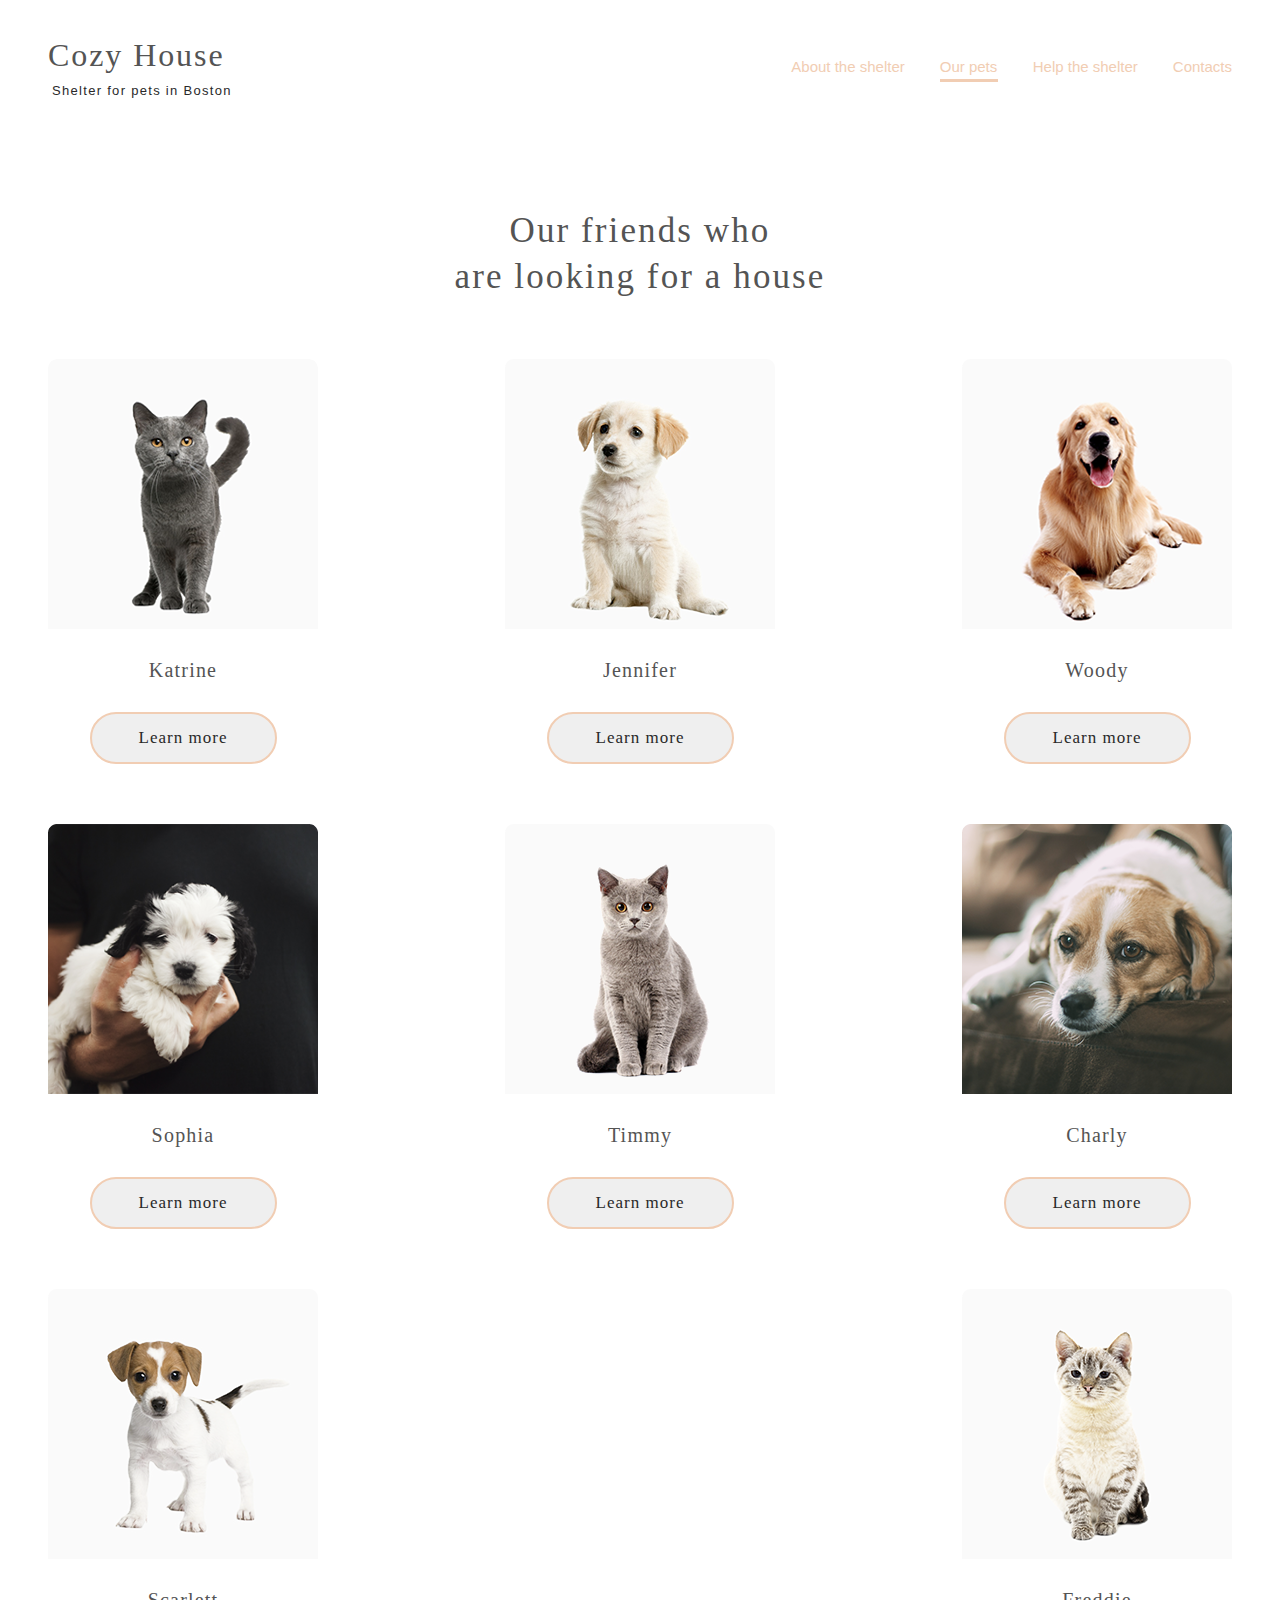
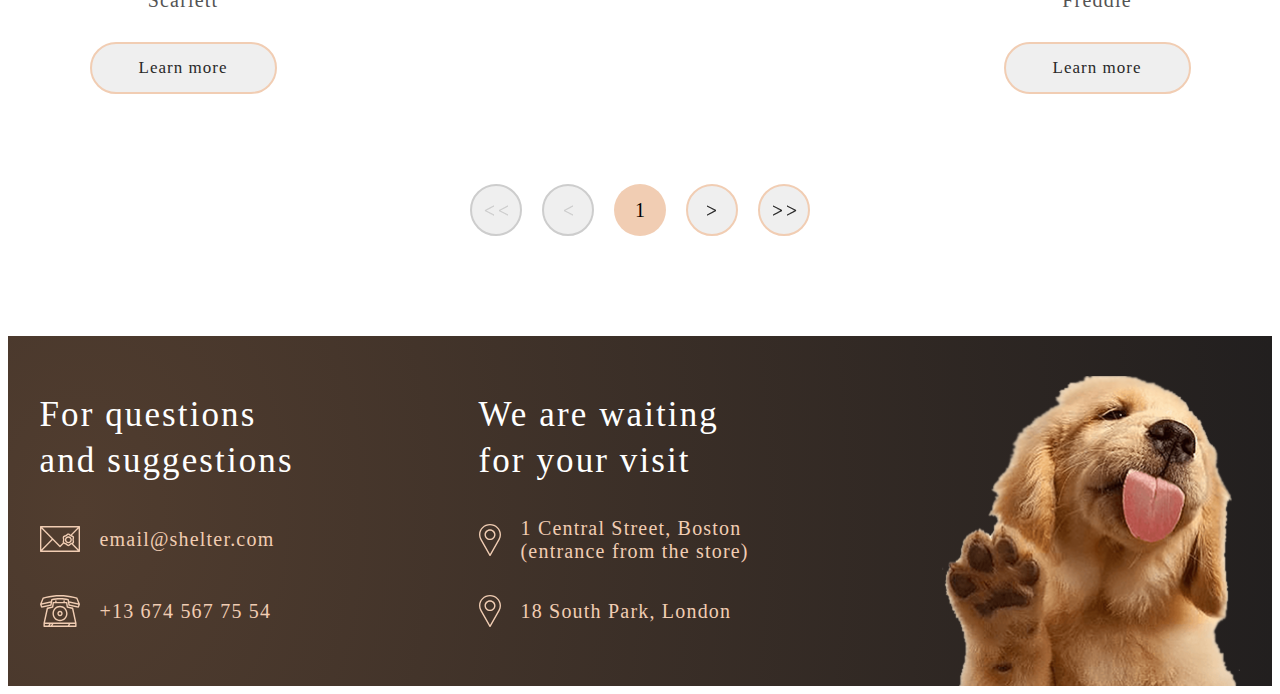
==== pages/pets/index.html @ 6fc7ea5d "feat: modified files" ====
<!DOCTYPE html>
<html lang="en">
  <head>
    <link rel="stylesheet" href="css/style.css" />
    <link rel="stylesheet" href="css/about-style.css" />
    <link rel="stylesheet" href="css/donation-style.css" />
    <link rel="stylesheet" href="css/help-style.css" />
    <link rel="stylesheet" href="css/pets-style.css" />
    <link rel="stylesheet" href="css/footer-style.css" />
    <meta charset="UTF-8" />
    <meta http-equiv="X-UA-Compatible" content="IE=edge" />
    <meta name="viewport" content="width=device-width, initial-scale=1.0" />
    <title>Shelter</title>
  </head>
  <body>
    <div class="content">
      <header>
        <div class="header-container container">
          <div class="logo">
            <h1 class="logo-title">Cozy House</h1>
            <div class="logo-subtitle font-arial">
              Shelter for pets in Boston
            </div>
          </div>
          <nav class="header-nav">
            <ul class="header-list">
              <li>
                <a href="../main/index.html" class="header-link font-arial"
                  >About the shelter</a
                >
              </li>
              <li>
                <a href="#our-pets" class="header-link link-active font-arial"
                  >Our pets</a
                >
                <div class="link-active-line"></div>
              </li>
              <li>
                <a
                  href="../main/index.html#help-the-shelter"
                  class="header-link font-arial"
                  >Help the shelter</a
                >
              </li>
              <li>
                <a href="#contacts" class="header-link font-arial">Contacts</a>
              </li>
            </ul>

            <div class="header-nav-close">
              <span class="header-nav-close-line"></span>
              <span class="header-nav-close-line"></span>
            </div>
          </nav>
        </div>
      </header>
      <main>
        <section class="pets-container container" id="our-pets">
          <div class="section-heading">
            <span>Our friends who</span>
            <span>are looking for a house</span>
          </div>

          <div class="pets-cards-wrapper">
            <div class="pets-cards">
              <div class="pets-card">
                <img src="../../assets/img/pets-katrine.png" alt="card" />
                <p class="pets-card-name">Katrine</p>
                <div class="pets-button-padding">
                  <button class="pets-card-button">Learn more</button>
                </div>
              </div>
              <div class="pets-card">
                <img src="../../assets/img/pets-jennifer.png" alt="card" />
                <p class="pets-card-name">Jennifer</p>
                <div class="pets-button-padding">
                  <button class="pets-card-button">Learn more</button>
                </div>
              </div>
              <div class="pets-card">
                <img src="../../assets/img/pets-woody.png" alt="card" />
                <p class="pets-card-name">Woody</p>
                <div class="pets-button-padding">
                  <button class="pets-card-button">Learn more</button>
                </div>
              </div>
              <div class="pets-card">
                <img src="../../assets/img/pets-sophia.png" alt="card" />
                <p class="pets-card-name">Sophia</p>
                <div class="pets-button-padding">
                  <button class="pets-card-button">Learn more</button>
                </div>
              </div>
              <div class="pets-card">
                <img src="../../assets/img/pets-timmy.png" alt="card" />
                <p class="pets-card-name">Timmy</p>
                <div class="pets-button-padding">
                  <button class="pets-card-button">Learn more</button>
                </div>
              </div>
              <div class="pets-card">
                <img src="../../assets/img/pets-charly.png" alt="card" />
                <p class="pets-card-name">Charly</p>
                <div class="pets-button-padding">
                  <button class="pets-card-button">Learn more</button>
                </div>
              </div>
              <div class="pets-card">
                <img src="../../assets/img/pets-scarlett.png" alt="card" />
                <p class="pets-card-name">Scarlett</p>
                <div class="pets-button-padding">
                  <button class="pets-card-button">Learn more</button>
                </div>
              </div>
              <div class="pets-card">
                <img src="../../assets/img/pets-freddie.png" alt="card" />
                <p class="pets-card-name">Freddie</p>
                <div class="pets-button-padding">
                  <button class="pets-card-button">Learn more</button>
                </div>
              </div>
            </div>
          </div>
          <div class="our-friends-navigation-wrapper">
            <button class="button-paginator button-paginator-inactive">
              <div class="two-in-left"></div>
            </button>
            <button class="button-paginator button-paginator-inactive">
              <div class="one-in-left"></div>
            </button>
            <button class="button-paginator button-paginator-active">
              <div class="button-paginator-text">1</div>
            </button>
            <button class="button-paginator button-paginator-available">
              <div class="one-in-right"></div>
            </button>
            <button class="button-paginator button-paginator-available">
              <div class="two-in-right"></div>
            </button>
          </div>
        </section>
      </main>
      <footer class="footer-container" id="contacts">
        <div class="contacts">
          <p class="font-georgia footer-title">
            For questions <br />
            and suggestions
          </p>
          <div class="information-wrapper">
            <div>
              <a href="mailto:email@shelter.com"
                ><div class="icon-email"></div
              ></a>
            </div>
            <div class="footer-text font-georgia">
              <a href="mailto:email@shelter.com">email@shelter.com</a>
            </div>
          </div>
          <div class="information-wrapper">
            <div>
              <a href="tel:+136745677554"><div class="icon-phone"></div></a>
            </div>
            <div class="footer-text font-georgia">
              <a href="tel:+136745677554">+13 674 567 75 54</a>
            </div>
          </div>
        </div>
        <div class="location">
          <p class="font-georgia footer-title">
            We are waiting <br />
            for your visit
          </p>
          <div class="information-wrapper location-boston-wrapper">
            <div class="icon-marker"></div>
            <div class="footer-text font-georgia">
              1 Central Street, Boston <br />
              (entrance from the store)
            </div>
          </div>
          <div class="information-wrapper location-london-wrapper">
            <div class="icon-marker"></div>
            <div class="footer-text font-georgia">18 South Park, London</div>
          </div>
        </div>
        <div class="footer-photo"></div>
      </footer>
    </div>
  </body>
</html>
---- pages/pets/css/style.css ----
html {
  scroll-behavior: smooth; /*чтобы прокрутка страницы по якорям проходила плавно*/
}

.content {
  color: #ffffff;
  max-width: 1280px;
  margin: 0 auto;
  /* position: relative;
  background-image: url("../../../assets/img/our-pets-1280.jpg");
  width: 1280px;
  height: 1812px;
  margin: 0 auto;
  opacity: 0.8;
  z-index: 1;*/
}

.container {
  max-width: 1280px;
  margin: 0 auto;
  padding-left: 40px;
  padding-right: 40px;
}

.header-container {
  /* background: url(noise_lines_transparent@2X.png),
    radial-gradient(100% 215.42% at 0% 0%, #5b483a 0%, #262425 100%), #211f20;*/
  background-color: #ffffff;
  height: 120px;
  display: flex;
  flex-wrap: wrap;
  justify-content: space-between;
  align-items: center;
  /*color: #ffffff;*/
}

.logo {
  display: flex;
  flex-direction: column;
  justify-content: space-between;
}

.logo-title {
  font-family: Georgia;
  font-style: normal;
  font-weight: normal;
  font-size: 32px;
  line-height: 110%;
  display: flex;
  align-items: center;
  letter-spacing: 0.06em;
  color: #545454;
}

.font-arial {
  font-family: Arial;
  font-style: normal;
  font-weight: normal;
}

.font-georgia {
  font-family: Georgia;
  font-style: normal;
  font-weight: normal;
  letter-spacing: 0.06em;
}

.logo-subtitle {
  padding-left: 4px;
  padding-top: 10px;
  font-size: 13px;
  line-height: 15px;
  letter-spacing: 0.1em;
  color: #292929;
}

h1 {
  margin: 0px;
}

h2 {
  margin: 0px;
}

.header-list {
  display: flex;
  flex-wrap: wrap;
  gap: 35px;
}

p {
  margin: 0px;
}

.header-link {
  font-size: 15px;
  line-height: 160%;
  color: #545454;
  text-decoration: none;
}

.header-link:hover {
  color: #292929;
}

li {
  list-style: none;
}

ul {
  padding: 0px;
  margin: 0px;
}

.link-active {
  color: #292929;
}

.link-active-line {
  width: 58px;
  height: 3px;
  top: 24px;
  background: #f1cdb3;
}

.start-screen-container {
  background: url(noise_lines_transparent@2X.png),
    radial-gradient(100% 215.42% at 0% 0%, #5b483a 0%, #262425 100%), #211f20;
  padding-left: 40px;
  padding-right: 40px;
  display: flex;
  justify-content: space-between;
  flex-wrap: wrap;
}

.photo {
  background-image: url("../../../assets/img/start-screen-puppy.png");
  width: 698px;
  height: 728px;
}

.start-screen-content {
  display: flex;
  flex-direction: column;
  padding-top: 163px;
}

.heading {
  font-family: Georgia;
  font-style: normal;
  font-weight: normal;
  font-size: 44px;
  line-height: 130%;
  color: #ffffff;
}

.subheading {
  font-size: 15px;
  line-height: 160%;
  color: #cdcdcd;
  padding-top: 42px;
}

.button-primery {
  display: flex;
  flex-direction: column;
  justify-content: center;
  align-items: center;
  font-family: Georgia;
  font-style: normal;
  font-weight: normal;
  font-size: 17px;
  line-height: 130%;

  width: 207px;
  height: 52px;
  background: #f1cdb3;
  border-radius: 100px;
  border: 0;
  cursor: pointer;
}

.button-padding {
  padding-top: 41px;
}

.section-heading {
  font-family: Georgia;
  font-style: normal;
  font-weight: normal;
  font-size: 35px;
  line-height: 130%;
  letter-spacing: 0.06em;
  color: #545454;
  display: flex;
  flex-direction: column;
  justify-content: center;
  align-items: center;
}
---- pages/pets/css/pets-style.css ----
﻿.pets-container {
  padding-top: 80px;
  padding-bottom: 100px;
  display: flex;
  flex-direction: column;
  flex-wrap: wrap;
  justify-content: space-between;
  align-items: center;
  gap: 60px;
}

.pets-cards {
  display: flex;
  flex-wrap: wrap;
  justify-content: space-between;
  gap: 30px 40px;
}

.pets-cards-wrapper {
  display: flex;
  flex-direction: row;
  align-items: center;
  gap: 53px;
}

.button-arrow {
  width: 52px;
  height: 52px;
  left: 0px;
  /*  top: 342px;*/

  /* color-primary */

  border: 2px solid #f1cdb3;
  box-sizing: border-box;
  border-radius: 100px;

  display: flex;
  justify-content: center;
  align-items: center;

  /*background-image: no-repeat;*/
}

.button-arrow:hover {
  background-color: #fddcc4;
  cursor: pointer;
}

.arrow-left {
  background-image: url("../../../assets/img/Arrow-left.png");
  width: 14px;
  height: 6px;
}

.arrow-right {
  background-image: url("../../../assets/img/Arrow-right.png");
  width: 14px;
  height: 6px;
}

.pets-card {
  display: flex;
  flex-direction: column;
  align-items: center;
  cursor: pointer;
}

.pets-card-name {
  padding-top: 30px;
  font-family: Georgia;
  font-style: normal;
  font-weight: 400;
  font-size: 20px;
  line-height: 23px;
  letter-spacing: 0.06em;
  color: #545454;
}

.pets-button-padding {
  padding-top: 30px;
  padding-bottom: 30px;
}

.pets-card-button {
  width: 187px;
  height: 52px;
  border: 2px solid #f1cdb3;
  box-sizing: border-box;
  border-radius: 100px;
  font-family: Georgia;
  font-style: normal;
  font-weight: 400;
  font-size: 17px;
  line-height: 130%;
  letter-spacing: 0.06em;
  color: #292929;
}

.pets-card-button:hover {
  background-color: #fddcc4;
  cursor: pointer;
}

.pets-button {
  width: 261px;
  height: 52px;
  background: #f1cdb3;
  border-radius: 100px;
  font-family: Georgia;
  font-style: normal;
  font-weight: normal;
  font-size: 17px;
  line-height: 130%;
  color: #292929;
  border: 0;
  cursor: pointer;
}

.pets-button:hover {
  background-color: #fddcc4;
  cursor: pointer;
}

.our-friends-navigation-wrapper {
  display: flex;
  flex-direction: row;
  align-items: center;
  gap: 20px;
}

.button-paginator {
  display: flex;
  justify-content: center;
  align-items: center;
  width: 52px;
  height: 52px;
  border-radius: 100px;
}

.button-paginator-inactive {
  box-sizing: border-box;
  border: 2px solid #cdcdcd;
}

.button-paginator-available {
  box-sizing: border-box;
  border: 2px solid #f1cdb3;
}

.button-paginator-active {
  background: #f1cdb3;
  border: none;
}

.two-in-left {
  width: 27px;
  height: 23px;
  background-image: url("../../../assets/img/two-left.png");
  background-repeat: no-repeat;
  background-position: center;
}

.one-in-left {
  width: 13px;
  height: 23px;
  background-image: url("../../../assets/img/one-left.png");
  background-repeat: no-repeat;
  background-position: center;
}

.one-in-right {
  width: 13px;
  height: 23px;
  background-image: url("../../../assets/img/one-right.png");
  background-repeat: no-repeat;
  background-position: center;
}

.two-in-right {
  width: 27px;
  height: 23px;
  background-image: url("../../../assets/img/two-right.png");
  background-repeat: no-repeat;
  background-position: center;
}

.button-paginator-text {
  font-family: "Georgia";
  font-style: normal;
  font-weight: 400;
  font-size: 20px;
  line-height: 115%;
}
---- pages/pets/css/footer-style.css ----
﻿.footer-container {
  background: url(noise_lines_transparent@2X.png),
    radial-gradient(110.67% 538.64% at 5.73% 50%, #513d2f 0%, #1a1a1c 100%),
    #211f20;
  padding-top: 40px;
  max-width: 1280px;
  margin: 0 auto;
  display: flex;
  justify-content: center;
  flex-wrap: wrap;
  align-items: flex-start;
  gap: 160px;
}

.footer-photo {
  width: 300px;
  height: 310px;
  background-image: url("../../../assets/img/footer-puppy.png");
}

.contacts {
  padding-top: 16px;
  width: 279px;
  display: flex;
  flex-direction: column;
  gap: 40px;
}

.footer-title {
  font-size: 35px;
  line-height: 130%;
  color: #ffffff;
}

.information-wrapper {
  display: flex;
  justify-content: flex-start;
  align-items: center;
  gap: 20px;
}

.icon-email {
  width: 40px;
  height: 32px;
  background-image: url("../../../assets/svg/icon-email.svg");
}

.icon-phone {
  width: 40px;
  height: 32px;
  background-image: url("../../../assets/svg/icon-phone.svg");
}

.footer-text {
  /*padding-left: 20px;*/
  font-size: 20px;
  line-height: 115%;
  color: #f1cdb3;
  text-decoration: none;
}

.location {
  padding-top: 16px;
  width: 302px;
  display: flex;
  flex-direction: column;
}

.location-boston-wrapper {
  padding-top: 34px;
}

.location-london-wrapper {
  padding-top: 32px;
}

.icon-marker {
  width: 22px;
  height: 32px;
  background-image: url("../../../assets/svg/icon-marker.svg");
}

a:link {
  text-decoration: none;
  color: #f1cdb3;
}
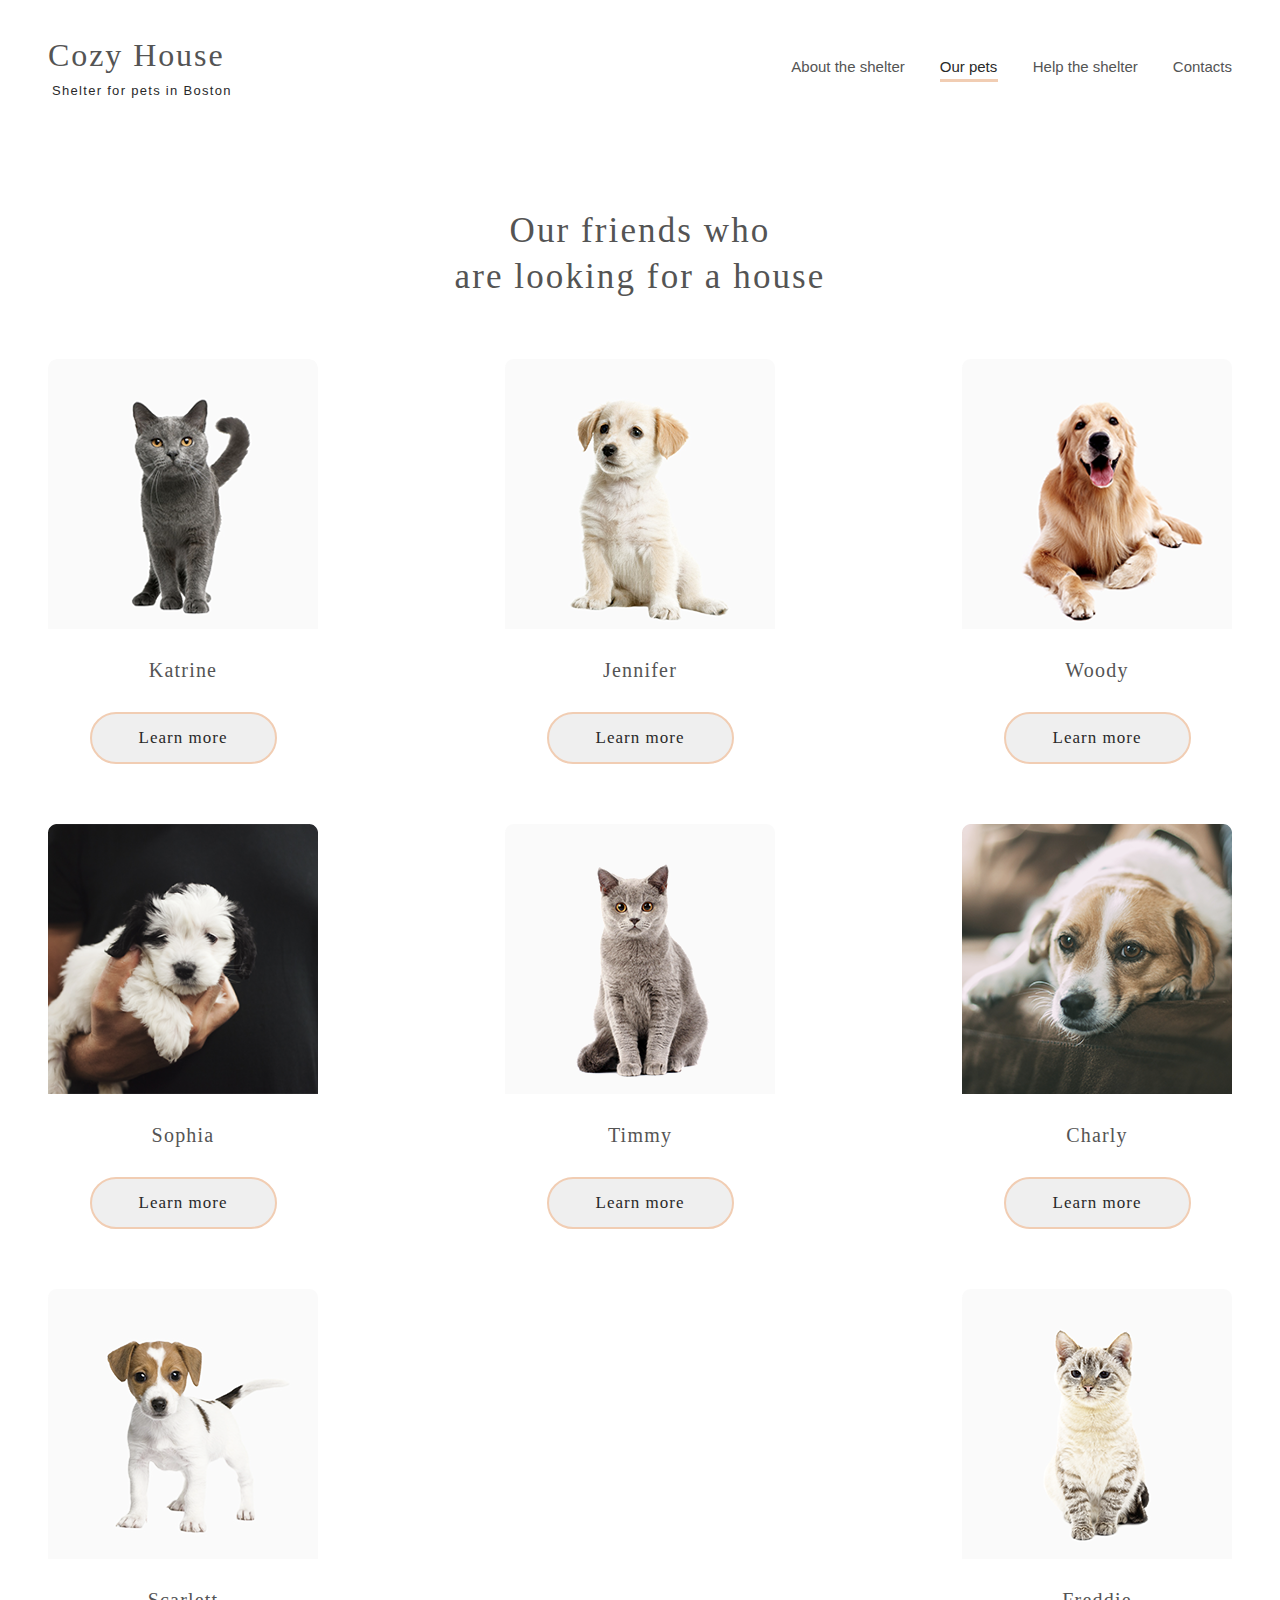
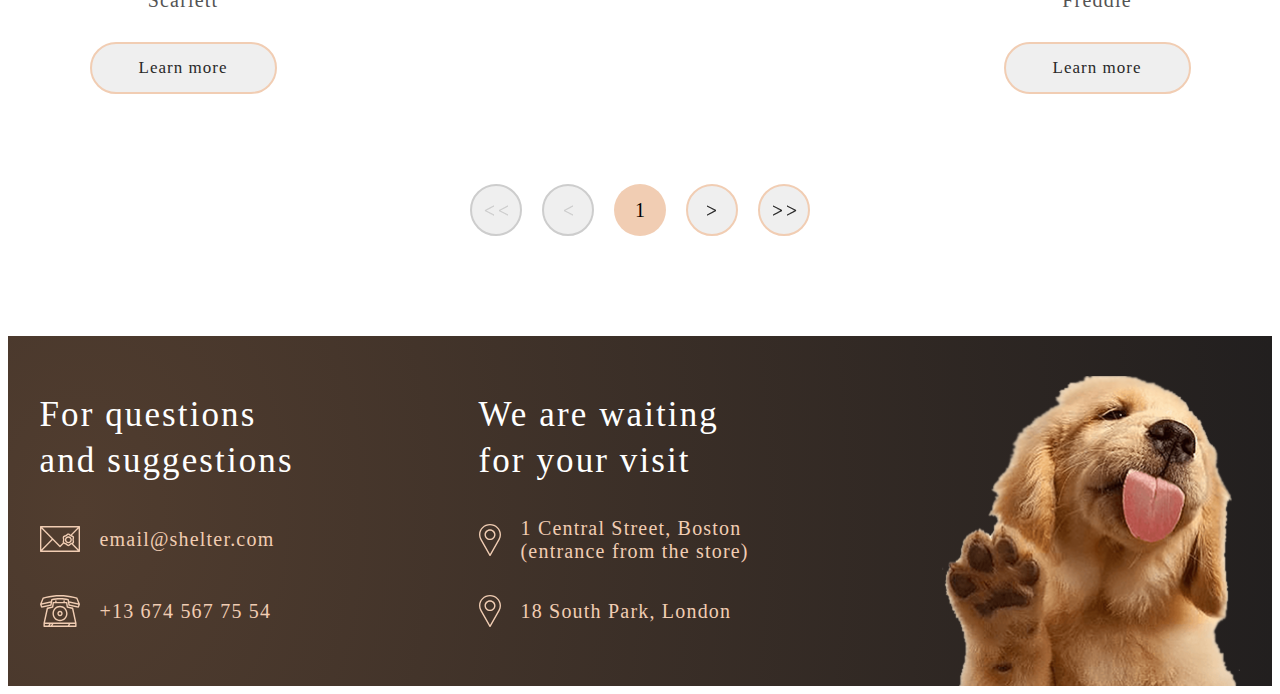
==== commit 747c3fef: "feat: modified files" ====
--- a/pages/pets/index.html
+++ b/pages/pets/index.html
@@ -17,10 +17,12 @@
       <header>
         <div class="header-container container">
           <div class="logo">
-            <h1 class="logo-title">Cozy House</h1>
-            <div class="logo-subtitle font-arial">
-              Shelter for pets in Boston
-            </div>
+            <a href="../main/index.html" class="header-link font-arial">
+              <h1 class="logo-title">Cozy House</h1>
+              <div class="logo-subtitle font-arial">
+                Shelter for pets in Boston
+              </div>
+            </a>
           </div>
           <nav class="header-nav">
             <ul class="header-list">
@@ -153,7 +155,9 @@
               ></a>
             </div>
             <div class="footer-text font-georgia">
-              <a href="mailto:email@shelter.com">email@shelter.com</a>
+              <a href="mailto:email@shelter.com" class="footer-link"
+                >email@shelter.com</a
+              >
             </div>
           </div>
           <div class="information-wrapper">
@@ -161,7 +165,9 @@
               <a href="tel:+136745677554"><div class="icon-phone"></div></a>
             </div>
             <div class="footer-text font-georgia">
-              <a href="tel:+136745677554">+13 674 567 75 54</a>
+              <a href="tel:+136745677554" class="footer-link"
+                >+13 674 567 75 54
+              </a>
             </div>
           </div>
         </div>
@@ -171,15 +177,35 @@
             for your visit
           </p>
           <div class="information-wrapper location-boston-wrapper">
-            <div class="icon-marker"></div>
-            <div class="footer-text font-georgia">
-              1 Central Street, Boston <br />
-              (entrance from the store)
+            <div>
+              <a href="https://goo.gl/maps/z3cRfPZ4TjswBLQbA" target="_blank">
+                <div class="icon-marker"></div
+              ></a>
+            </div>
+            <div class="footer-text font-georgia">
+              <a
+                href="https://goo.gl/maps/z3cRfPZ4TjswBLQbA"
+                target="_blank"
+                class="footer-link"
+              >
+                1 Central Street, Boston <br />
+                (entrance from the store)
+              </a>
             </div>
           </div>
           <div class="information-wrapper location-london-wrapper">
-            <div class="icon-marker"></div>
-            <div class="footer-text font-georgia">18 South Park, London</div>
+            <a href="https://goo.gl/maps/1CMe6zZe6ShbFnkq8" target="_blank">
+              <div class="icon-marker"></div>
+            </a>
+            <div class="footer-text font-georgia">
+              <a
+                href="https://goo.gl/maps/1CMe6zZe6ShbFnkq8"
+                target="_blank"
+                class="footer-link"
+              >
+                18 South Park, London
+              </a>
+            </div>
           </div>
         </div>
         <div class="footer-photo"></div>
--- a/pages/pets/css/style.css
+++ b/pages/pets/css/style.css
@@ -6,13 +6,6 @@
   color: #ffffff;
   max-width: 1280px;
   margin: 0 auto;
-  /* position: relative;
-  background-image: url("../../../assets/img/our-pets-1280.jpg");
-  width: 1280px;
-  height: 1812px;
-  margin: 0 auto;
-  opacity: 0.8;
-  z-index: 1;*/
 }
 
 .container {
@@ -23,15 +16,12 @@
 }
 
 .header-container {
-  /* background: url(noise_lines_transparent@2X.png),
-    radial-gradient(100% 215.42% at 0% 0%, #5b483a 0%, #262425 100%), #211f20;*/
   background-color: #ffffff;
   height: 120px;
   display: flex;
   flex-wrap: wrap;
   justify-content: space-between;
   align-items: center;
-  /*color: #ffffff;*/
 }
 
 .logo {
--- a/pages/pets/css/pets-style.css
+++ b/pages/pets/css/pets-style.css
@@ -64,6 +64,11 @@
   flex-direction: column;
   align-items: center;
   cursor: pointer;
+}
+
+.pets-card:hover .pets-card-button {
+  background-color: #fddcc4;
+  border: none;
 }
 
 .pets-card-name {
@@ -148,6 +153,11 @@
   border: 2px solid #f1cdb3;
 }
 
+.button-paginator-available:hover {
+  background: #fddcc4;
+  border: none;
+}
+
 .button-paginator-active {
   background: #f1cdb3;
   border: none;
--- a/pages/pets/css/footer-style.css
+++ b/pages/pets/css/footer-style.css
@@ -52,7 +52,6 @@
 }
 
 .footer-text {
-  /*padding-left: 20px;*/
   font-size: 20px;
   line-height: 115%;
   color: #f1cdb3;
@@ -80,7 +79,12 @@
   background-image: url("../../../assets/svg/icon-marker.svg");
 }
 
-a:link {
+/*a:link {
+  text-decoration: none;
+  color: #f1cdb3;
+}*/
+
+.footer-link {
   text-decoration: none;
   color: #f1cdb3;
 }
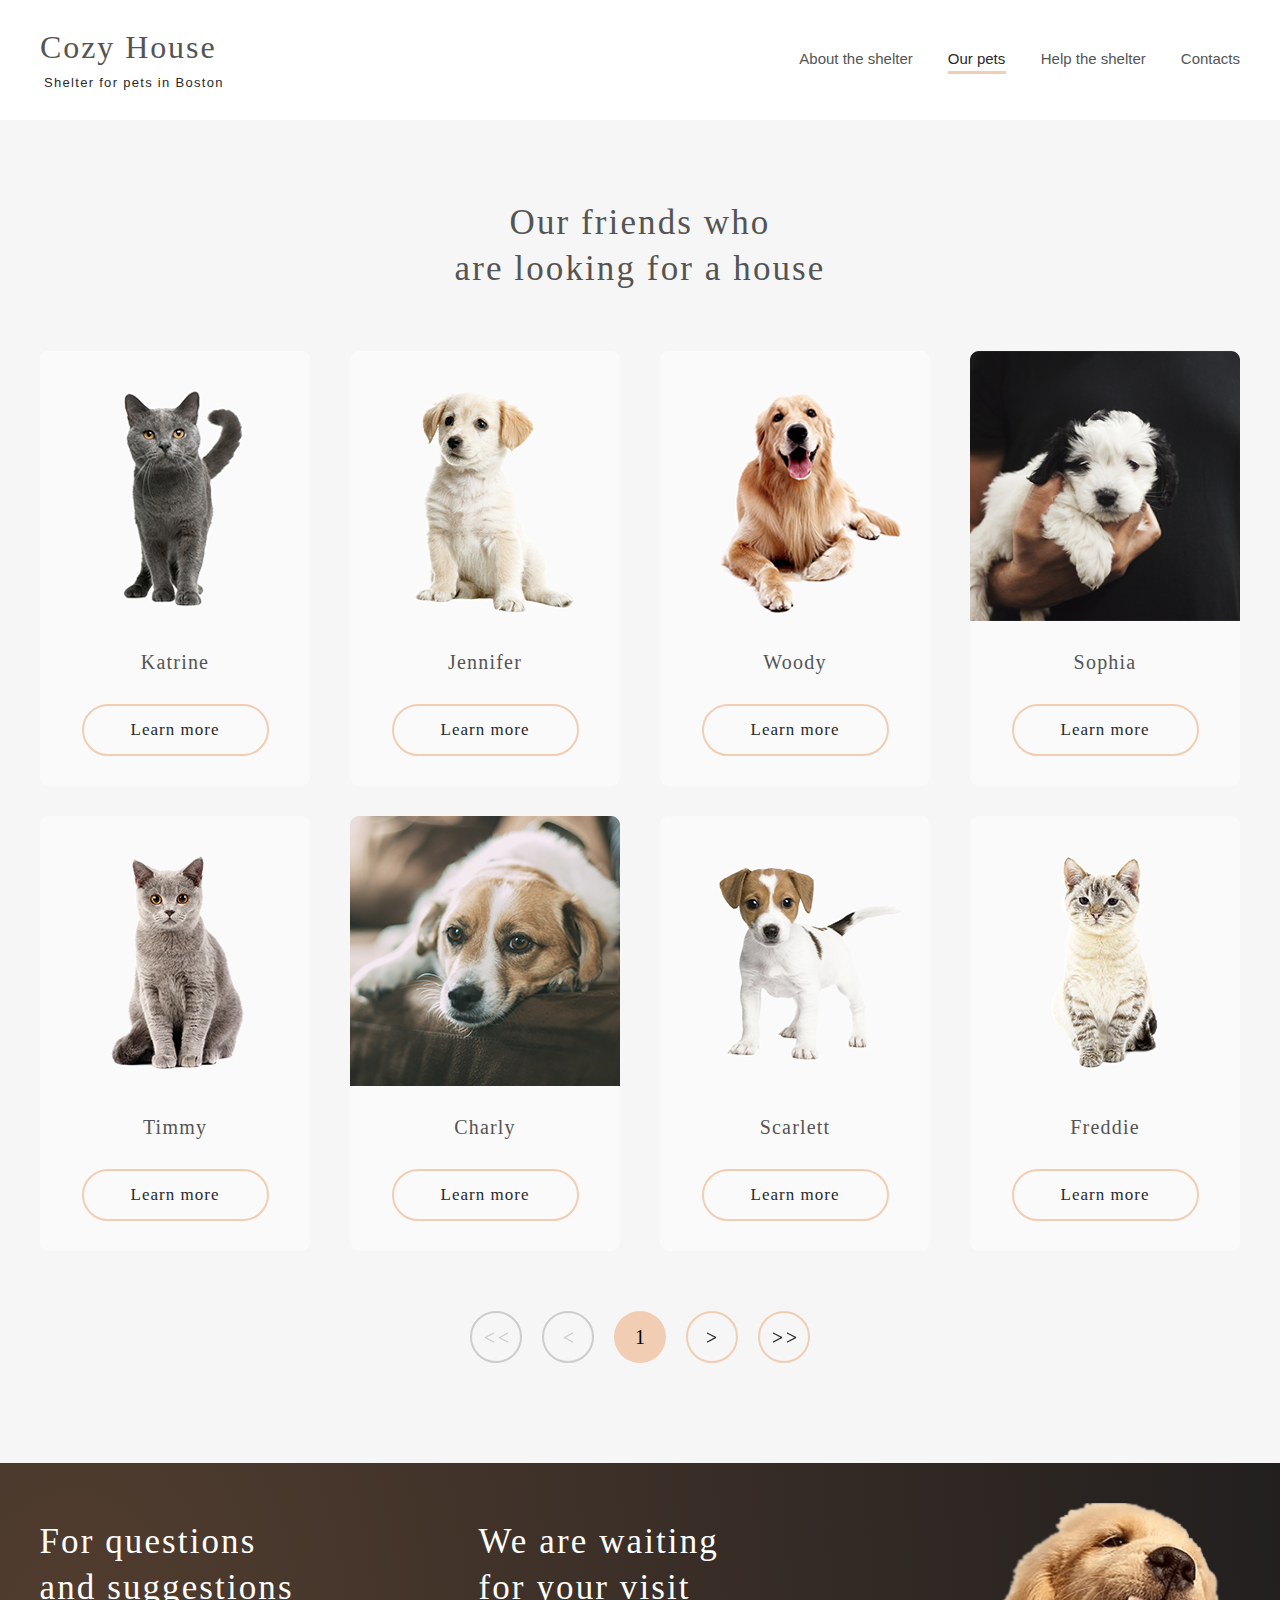
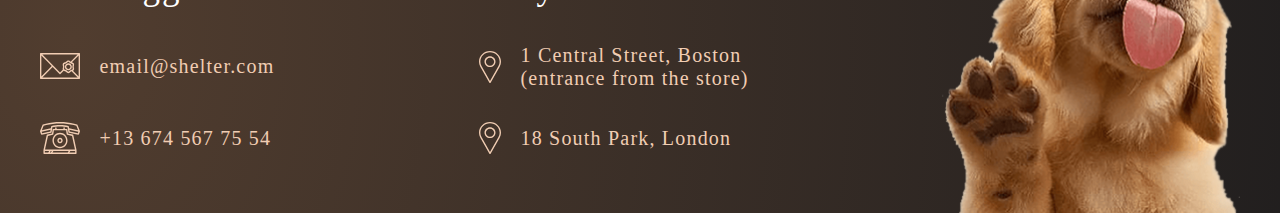
==== commit af6df6fd: "feat: modified files" ====
--- a/pages/pets/index.html
+++ b/pages/pets/index.html
@@ -18,7 +18,7 @@
         <div class="header-container container">
           <div class="logo">
             <a href="../main/index.html" class="header-link font-arial">
-              <h1 class="logo-title">Cozy House</h1>
+              <h1 class="logo-title font-georgia">Cozy House</h1>
               <div class="logo-subtitle font-arial">
                 Shelter for pets in Boston
               </div>
@@ -58,7 +58,7 @@
       </header>
       <main>
         <section class="pets-container container" id="our-pets">
-          <div class="section-heading">
+          <div class="section-heading font-georgia">
             <span>Our friends who</span>
             <span>are looking for a house</span>
           </div>
--- a/pages/pets/css/style.css
+++ b/pages/pets/css/style.css
@@ -1,5 +1,9 @@
 html {
   scroll-behavior: smooth; /*чтобы прокрутка страницы по якорям проходила плавно*/
+}
+
+body {
+  margin: 0;
 }
 
 .content {
@@ -31,9 +35,6 @@
 }
 
 .logo-title {
-  font-family: Georgia;
-  font-style: normal;
-  font-weight: normal;
   font-size: 32px;
   line-height: 110%;
   display: flex;
@@ -135,14 +136,14 @@
   padding-top: 163px;
 }
 
-.heading {
+/*.heading {
   font-family: Georgia;
   font-style: normal;
   font-weight: normal;
   font-size: 44px;
   line-height: 130%;
   color: #ffffff;
-}
+}*/
 
 .subheading {
   font-size: 15px;
@@ -151,7 +152,7 @@
   padding-top: 42px;
 }
 
-.button-primery {
+/*.button-primery {
   display: flex;
   flex-direction: column;
   justify-content: center;
@@ -169,15 +170,13 @@
   border: 0;
   cursor: pointer;
 }
+*/
 
 .button-padding {
   padding-top: 41px;
 }
 
 .section-heading {
-  font-family: Georgia;
-  font-style: normal;
-  font-weight: normal;
   font-size: 35px;
   line-height: 130%;
   letter-spacing: 0.06em;
--- a/pages/pets/css/pets-style.css
+++ b/pages/pets/css/pets-style.css
@@ -1,4 +1,5 @@
 ﻿.pets-container {
+  background-color: #f6f6f6;
   padding-top: 80px;
   padding-bottom: 100px;
   display: flex;
@@ -60,15 +61,21 @@
 }
 
 .pets-card {
+  background-color: #fafafa;
   display: flex;
   flex-direction: column;
   align-items: center;
   cursor: pointer;
+  border-radius: 9px;
 }
 
 .pets-card:hover .pets-card-button {
   background-color: #fddcc4;
   border: none;
+}
+
+.pets-card:hover {
+  background-color: #ffffff;
 }
 
 .pets-card-name {
@@ -88,6 +95,7 @@
 }
 
 .pets-card-button {
+  background-color: #fafafa;
   width: 187px;
   height: 52px;
   border: 2px solid #f1cdb3;
@@ -107,7 +115,7 @@
   cursor: pointer;
 }
 
-.pets-button {
+/*.pets-button {
   width: 261px;
   height: 52px;
   background: #f1cdb3;
@@ -125,7 +133,7 @@
 .pets-button:hover {
   background-color: #fddcc4;
   cursor: pointer;
-}
+}*/
 
 .our-friends-navigation-wrapper {
   display: flex;
@@ -146,11 +154,13 @@
 .button-paginator-inactive {
   box-sizing: border-box;
   border: 2px solid #cdcdcd;
+  background-color: #f6f6f6;
 }
 
 .button-paginator-available {
   box-sizing: border-box;
   border: 2px solid #f1cdb3;
+  background-color: #f6f6f6;
 }
 
 .button-paginator-available:hover {
